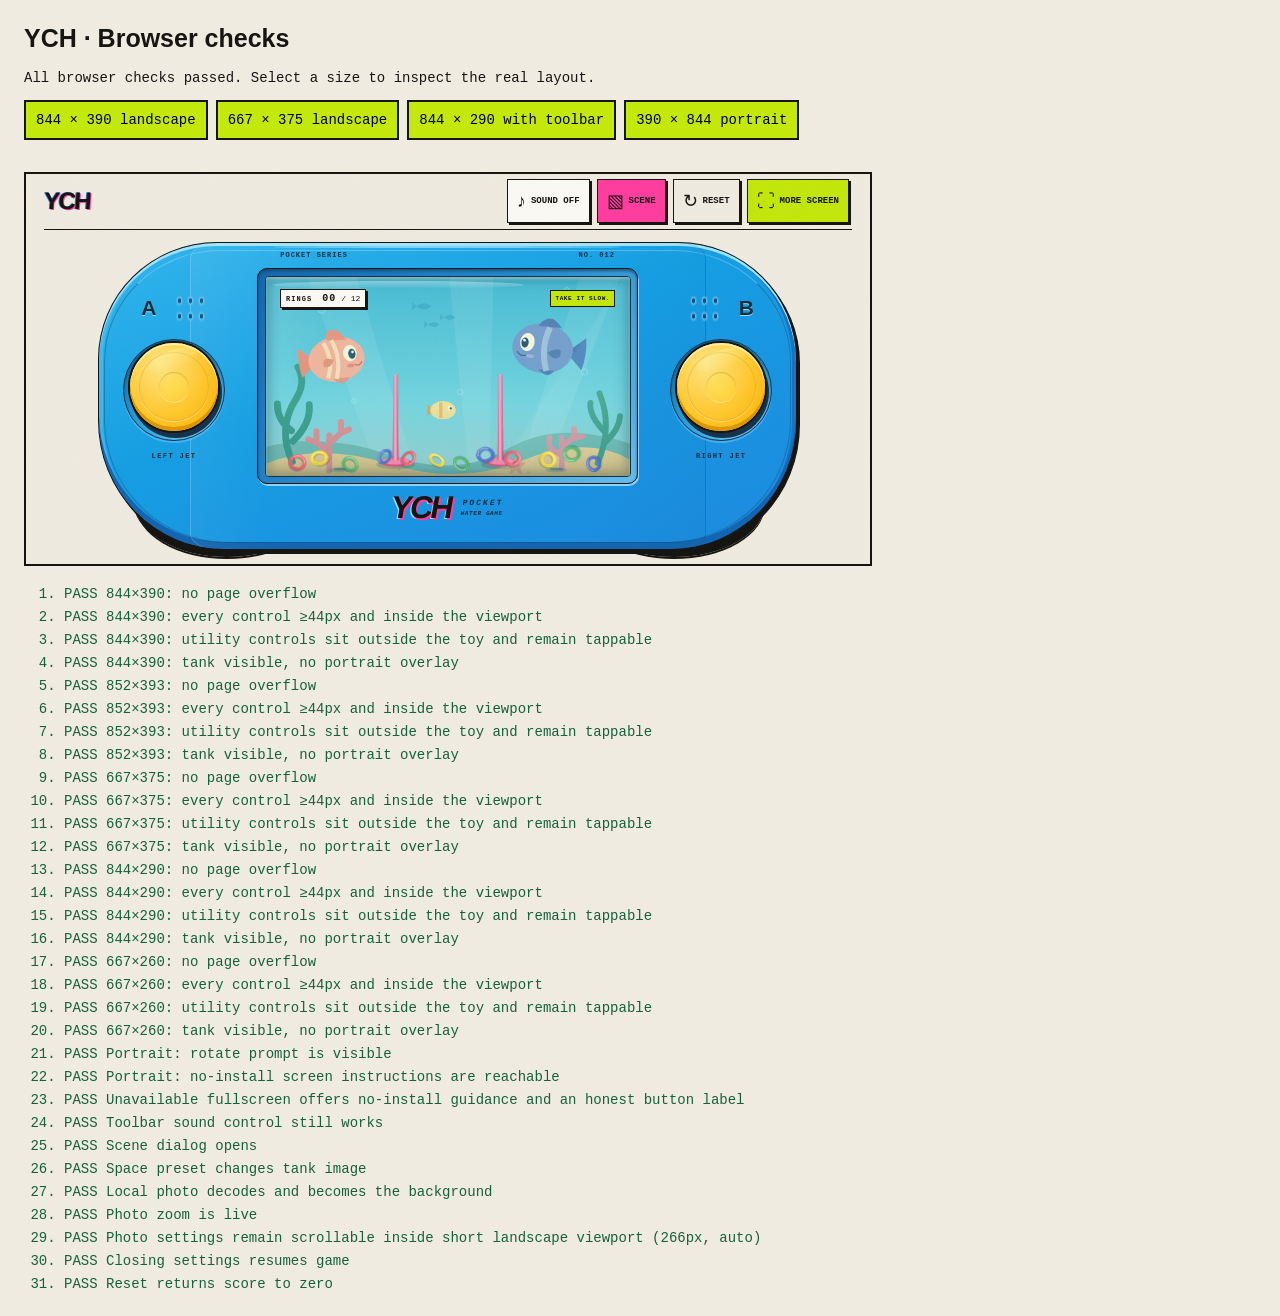
==== tests/browser.html @ 18c526b4 "Offer Safari toolbar hiding without Home Screen installation" ====
<!doctype html><html lang="en"><meta charset="UTF-8"><meta name="viewport" content="width=device-width,initial-scale=1"><title>YCH · Browser checks</title><style>body{margin:24px;background:#efebe0;color:#161512;font:14px monospace}h1{font:900 25px Arial}button{padding:10px;border:2px solid #161512;background:#c4e70c;margin:0 8px 12px 0;font:inherit;cursor:pointer}#viewport{overflow:hidden;max-width:100%;border:2px solid #161512;margin:20px 0}iframe{display:block;border:0;transform-origin:top left}li{margin:7px 0}.fail{color:#aa2222}.pass{color:#17603d}</style><h1>YCH · Browser checks</h1><p id="status">Running real-browser checks…</p><div><button id="landscape">844 × 390 landscape</button><button id="compact">667 × 375 landscape</button><button id="short">844 × 290 with toolbar</button><button id="portrait">390 × 844 portrait</button></div><div id="viewport"><iframe id="app" src="../" title="YCH device preview"></iframe></div><ol id="results"></ol><script>
const frame = document.getElementById('app'), viewport = document.getElementById('viewport'), results = document.getElementById('results');
let current = [844,390], failures = 0;
function fit(){const scale=Math.min(1,(document.documentElement.clientWidth-52)/current[0]);frame.style.width=current[0]+'px';frame.style.height=current[1]+'px';frame.style.transform=`scale(${scale})`;viewport.style.width=(current[0]*scale)+'px';viewport.style.height=(current[1]*scale)+'px'}
const paint = () => new Promise(resolve=>requestAnimationFrame(()=>requestAnimationFrame(resolve)));
async function size(w,h){current=[w,h];fit();await paint()}
function check(label,condition){const item=document.createElement('li');item.className=condition?'pass':'fail';item.textContent=(condition?'PASS ':'FAIL ')+label;results.append(item);if(!condition)failures++}
for(const [id,w,h] of [['landscape',844,390],['compact',667,375],['short',844,290],['portrait',390,844]])document.getElementById(id).onclick=()=>size(w,h);
window.addEventListener('resize',fit);fit();
frame.onload=async()=>{try{
 const doc=frame.contentDocument,win=frame.contentWindow;
 for(const [w,h] of [[844,390],[852,393],[667,375],[844,290],[667,260]]){
  await size(w,h);
  const shell=doc.querySelector('.shell').getBoundingClientRect();
  const buttons=[...doc.querySelectorAll('.pump,.toolbar-control')].filter(b=>!b.hidden);
  const controls=buttons.map(e=>e.getBoundingClientRect());
  check(`${w}×${h}: no page overflow`,doc.documentElement.scrollWidth<=w+1 && doc.documentElement.scrollHeight<=h+1);
  check(`${w}×${h}: every control ≥44px and inside the viewport`,controls.every(r=>r.width>=43.5&&r.height>=43.5&&r.left>=0&&r.right<=w&&r.top>=0&&r.bottom<=h));
  check(`${w}×${h}: utility controls sit outside the toy and remain tappable`,buttons.filter(b=>b.classList.contains('toolbar-control')).every(b=>{const r=b.getBoundingClientRect();return r.bottom<shell.top&&[[r.left+7,r.top+7],[r.right-7,r.top+7],[r.left+7,r.bottom-7],[r.right-7,r.bottom-7]].every(([x,y])=>b.contains(doc.elementFromPoint(x,y)))}));
  check(`${w}×${h}: tank visible, no portrait overlay`,doc.querySelector('#tank').getBoundingClientRect().height>120 && win.getComputedStyle(doc.querySelector('#rotate-screen')).display==='none');
 }
 await size(390,844);check('Portrait: rotate prompt is visible',win.getComputedStyle(doc.querySelector('#rotate-screen')).display==='flex');
 doc.querySelector('#portrait-fullscreen').click();await paint();check('Portrait: no-install screen instructions are reachable',doc.querySelector('#install-dialog').open&&doc.querySelector('#install-dialog').textContent.includes('Hide Toolbar')&&!doc.querySelector('.install-alternative').open);
 doc.querySelector('#got-install').click();
 await size(844,390);
 // Simulate iPhone's missing element-fullscreen APIs without relying on desktop permissions.
 const root=doc.documentElement,fullscreenDescriptors=['requestFullscreen','webkitRequestFullscreen'].map(name=>[name,Object.getOwnPropertyDescriptor(root,name)]);
 for(const [name] of fullscreenDescriptors)Object.defineProperty(root,name,{value:undefined,configurable:true});
 doc.querySelector('#fullscreen').click();await paint();check('Unavailable fullscreen offers no-install guidance and an honest button label',doc.querySelector('#install-dialog').open&&doc.querySelector('#fullscreen-label').textContent==='MORE SCREEN'&&doc.querySelector('#install-dialog').textContent.includes('No installation needed'));doc.querySelector('#got-install').click();
 for(const [name,descriptor] of fullscreenDescriptors){if(descriptor)Object.defineProperty(root,name,descriptor);else delete root[name]}
 doc.querySelector('#sound').click();check('Toolbar sound control still works',doc.querySelector('#sound').getAttribute('aria-pressed')==='true');doc.querySelector('#sound').click();
 doc.querySelector('#backgrounds').click();await paint();
 check('Scene dialog opens',doc.querySelector('#scene-dialog').open);
 doc.querySelector('[data-scene="space"]').click();
 check('Space preset changes tank image',doc.querySelector('#tank-art').style.backgroundImage.includes('space.svg'));
 const art=doc.createElement('canvas');art.width=800;art.height=600;const ctx=art.getContext('2d');ctx.fillStyle='#1e7be0';ctx.fillRect(0,0,800,600);ctx.fillStyle='#ff3ea0';ctx.fillRect(0,0,400,300);ctx.fillStyle='#c4e70c';ctx.fillRect(400,300,400,300);
 const blob=await new Promise(resolve=>art.toBlob(resolve,'image/png'));
 const transfer=new win.DataTransfer();transfer.items.add(new win.File([blob],'ych-test-pattern.png',{type:'image/png'}));
 doc.querySelector('#photo').files=transfer.files;doc.querySelector('#photo').dispatchEvent(new win.Event('change',{bubbles:true}));
 for(let tries=0;tries<60&&doc.querySelector('#photo-controls').hidden;tries++)await paint();
 check('Local photo decodes and becomes the background',!doc.querySelector('#photo-controls').hidden&&doc.querySelector('#tank-art').style.backgroundImage.includes('data:image/jpeg'));
 doc.querySelector('#zoom').value='1.5';doc.querySelector('#zoom').dispatchEvent(new win.Event('input',{bubbles:true}));
 check('Photo zoom is live',doc.querySelector('#zoom-value').textContent==='1.5×');
 await size(844,290);const dialog=doc.querySelector('#scene-dialog');check('Photo settings remain scrollable inside short landscape viewport ('+Math.round(dialog.getBoundingClientRect().height)+'px, '+win.getComputedStyle(dialog).overflowY+')',dialog.getBoundingClientRect().height<=290&&win.getComputedStyle(dialog).overflowY==='auto');
 doc.querySelector('[data-scene="ocean"]').click();doc.querySelector('#done-scenes').click();
 check('Closing settings resumes game',!dialog.open);
 doc.querySelector('#restart').click();check('Reset returns score to zero',doc.querySelector('#score').textContent.startsWith('00'));
 await size(844,390);document.getElementById('status').textContent=failures?`${failures} checks failed.`:'All browser checks passed. Select a size to inspect the real layout.';
 }catch(error){check('Browser test execution: '+error.message,false);document.getElementById('status').textContent='Browser checks stopped: '+error.message}};
</script></html>
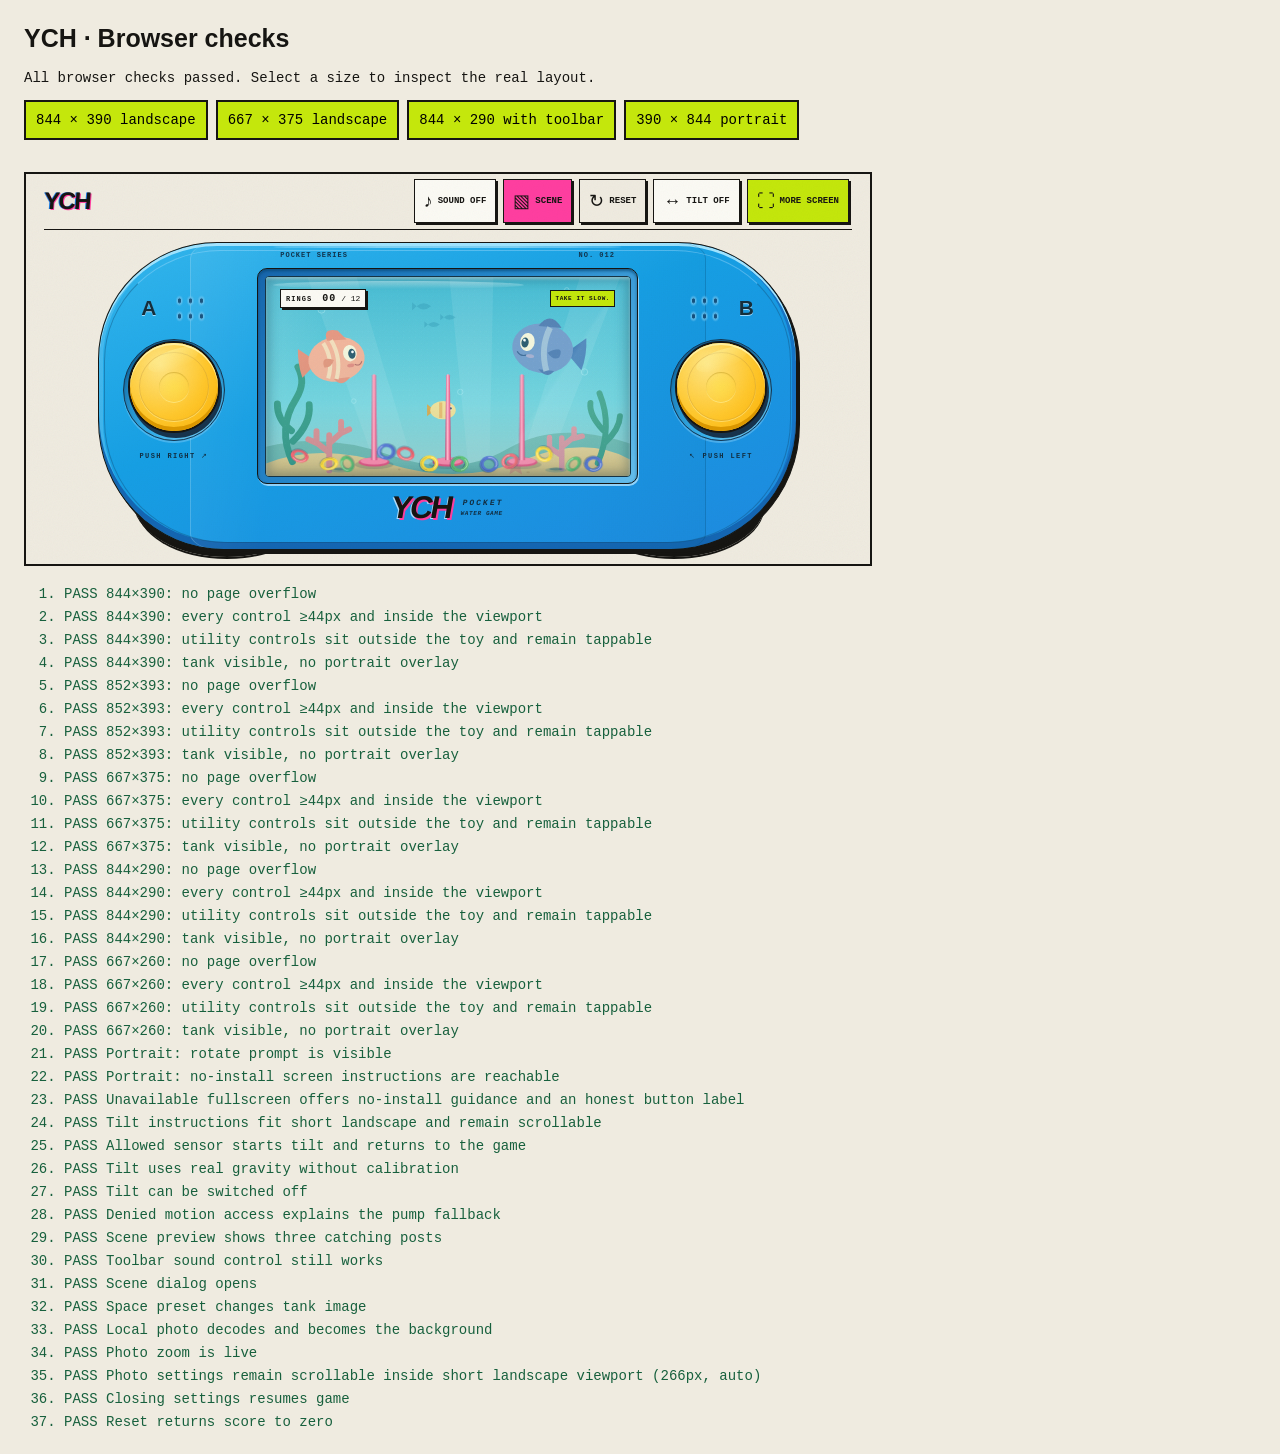
==== commit 9e7b0748: "Add default phone gravity, heavier rings and three catching posts" ====
--- a/tests/browser.html
+++ b/tests/browser.html
@@ -9,6 +9,8 @@
 window.addEventListener('resize',fit);fit();
 frame.onload=async()=>{try{
  const doc=frame.contentDocument,win=frame.contentWindow;
+ // The default iPhone-style permission guide is intentionally modal before play.
+ if(doc.querySelector('#tilt-dialog').open){check('Default gravity setup is shown before play',doc.querySelector('#tilt-dialog').textContent.includes('On by default'));doc.querySelector('#done-tilt').click();await paint()}
  for(const [w,h] of [[844,390],[852,393],[667,375],[844,290],[667,260]]){
   await size(w,h);
   const shell=doc.querySelector('.shell').getBoundingClientRect();
@@ -28,6 +30,30 @@
  for(const [name] of fullscreenDescriptors)Object.defineProperty(root,name,{value:undefined,configurable:true});
  doc.querySelector('#fullscreen').click();await paint();check('Unavailable fullscreen offers no-install guidance and an honest button label',doc.querySelector('#install-dialog').open&&doc.querySelector('#fullscreen-label').textContent==='MORE SCREEN'&&doc.querySelector('#install-dialog').textContent.includes('No installation needed'));doc.querySelector('#got-install').click();
  for(const [name,descriptor] of fullscreenDescriptors){if(descriptor)Object.defineProperty(root,name,descriptor);else delete root[name]}
+ // Motion UI checks use a synthetic sensor; no real browser permissions are requested.
+ const sensorDescriptor=Object.getOwnPropertyDescriptor(win,'DeviceOrientationEvent');
+ Object.defineProperty(win,'DeviceOrientationEvent',{value:{requestPermission:async()=> 'granted'},configurable:true});
+ doc.querySelector('#tilt-control').click();await paint();
+ if(!doc.querySelector('#disable-tilt').hidden)doc.querySelector('#disable-tilt').click();
+ await size(844,290);
+ const tiltDialog=doc.querySelector('#tilt-dialog');
+ check('Tilt instructions fit short landscape and remain scrollable',tiltDialog.open&&tiltDialog.getBoundingClientRect().height<=290&&win.getComputedStyle(tiltDialog).overflowY==='auto');
+ doc.querySelector('#enable-tilt').click();await paint();
+ const motion=(beta,gamma)=>{const e=new win.Event('deviceorientation');Object.defineProperties(e,{beta:{value:beta},gamma:{value:gamma}});win.dispatchEvent(e)};
+ motion(0,-45);await paint();
+ check('Allowed sensor starts tilt and returns to the game',doc.querySelector('#tilt-label').textContent==='TILT ON'&&!tiltDialog.open);
+ motion(20,-45);
+ doc.querySelector('#tilt-control').click();await paint();
+ check('Tilt uses real gravity without calibration',doc.querySelector('#tilt-status').textContent.includes('No calibration needed')&&doc.querySelector('#score').textContent.startsWith('00'));
+ doc.querySelector('#disable-tilt').click();
+ check('Tilt can be switched off',doc.querySelector('#tilt-control').getAttribute('aria-pressed')==='false'&&doc.querySelector('#tilt-label').textContent==='TILT OFF');
+ Object.defineProperty(win,'DeviceOrientationEvent',{value:{requestPermission:async()=> 'denied'},configurable:true});
+ doc.querySelector('#enable-tilt').click();await paint();
+ check('Denied motion access explains the pump fallback',doc.querySelector('#tilt-status').textContent.includes('wasn’t allowed')&&doc.querySelector('#tilt-control').getAttribute('aria-pressed')==='false');
+ doc.querySelector('#done-tilt').click();
+ if(sensorDescriptor)Object.defineProperty(win,'DeviceOrientationEvent',sensorDescriptor);else delete win.DeviceOrientationEvent;
+ check('Scene preview shows three catching posts',doc.querySelectorAll('.preview-post').length===3);
+ await size(844,390);
  doc.querySelector('#sound').click();check('Toolbar sound control still works',doc.querySelector('#sound').getAttribute('aria-pressed')==='true');doc.querySelector('#sound').click();
  doc.querySelector('#backgrounds').click();await paint();
  check('Scene dialog opens',doc.querySelector('#scene-dialog').open);
@@ -45,6 +71,7 @@
  doc.querySelector('[data-scene="ocean"]').click();doc.querySelector('#done-scenes').click();
  check('Closing settings resumes game',!dialog.open);
  doc.querySelector('#restart').click();check('Reset returns score to zero',doc.querySelector('#score').textContent.startsWith('00'));
+ win.localStorage.removeItem('ych-tilt-enabled');
  await size(844,390);document.getElementById('status').textContent=failures?`${failures} checks failed.`:'All browser checks passed. Select a size to inspect the real layout.';
  }catch(error){check('Browser test execution: '+error.message,false);document.getElementById('status').textContent='Browser checks stopped: '+error.message}};
 </script></html>
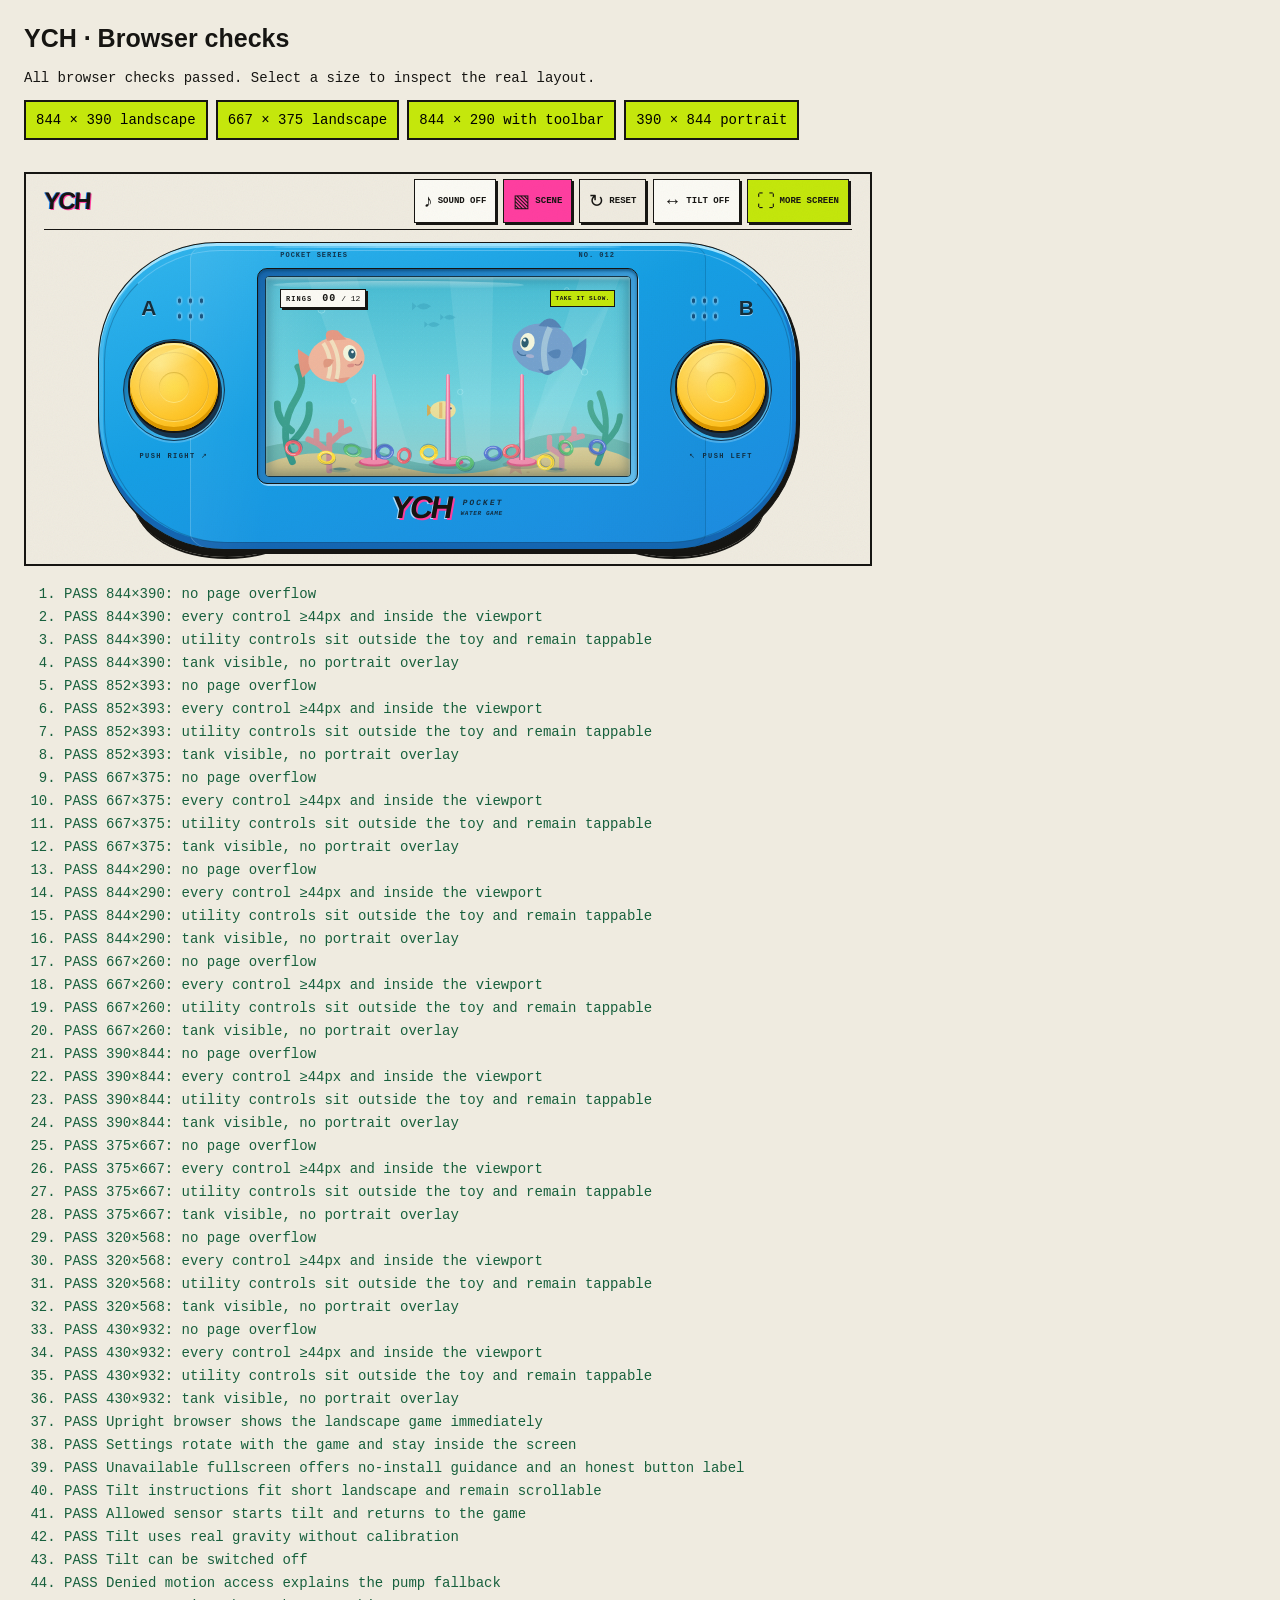
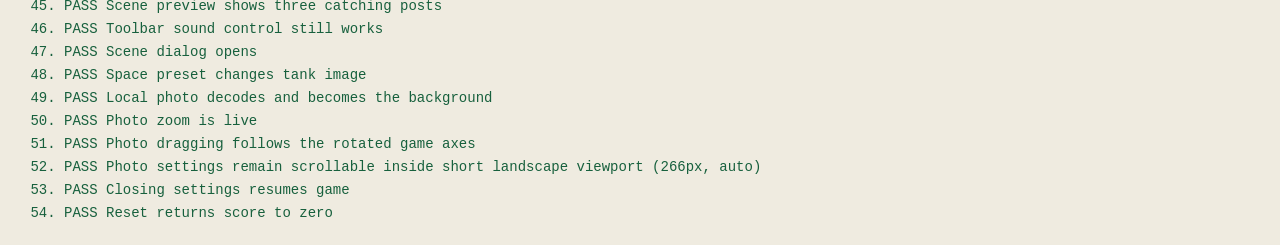
==== commit 0686fc2f: "Open directly in landscape across phone orientations" ====
--- a/tests/browser.html
+++ b/tests/browser.html
@@ -11,19 +11,22 @@
  const doc=frame.contentDocument,win=frame.contentWindow;
  // The default iPhone-style permission guide is intentionally modal before play.
  if(doc.querySelector('#tilt-dialog').open){check('Default gravity setup is shown before play',doc.querySelector('#tilt-dialog').textContent.includes('On by default'));doc.querySelector('#done-tilt').click();await paint()}
- for(const [w,h] of [[844,390],[852,393],[667,375],[844,290],[667,260]]){
+ for(const [w,h] of [[844,390],[852,393],[667,375],[844,290],[667,260],[390,844],[375,667],[320,568],[430,932]]){
   await size(w,h);
   const shell=doc.querySelector('.shell').getBoundingClientRect();
   const buttons=[...doc.querySelectorAll('.pump,.toolbar-control')].filter(b=>!b.hidden);
   const controls=buttons.map(e=>e.getBoundingClientRect());
   check(`${w}×${h}: no page overflow`,doc.documentElement.scrollWidth<=w+1 && doc.documentElement.scrollHeight<=h+1);
   check(`${w}×${h}: every control ≥44px and inside the viewport`,controls.every(r=>r.width>=43.5&&r.height>=43.5&&r.left>=0&&r.right<=w&&r.top>=0&&r.bottom<=h));
-  check(`${w}×${h}: utility controls sit outside the toy and remain tappable`,buttons.filter(b=>b.classList.contains('toolbar-control')).every(b=>{const r=b.getBoundingClientRect();return r.bottom<shell.top&&[[r.left+7,r.top+7],[r.right-7,r.top+7],[r.left+7,r.bottom-7],[r.right-7,r.bottom-7]].every(([x,y])=>b.contains(doc.elementFromPoint(x,y)))}));
-  check(`${w}×${h}: tank visible, no portrait overlay`,doc.querySelector('#tank').getBoundingClientRect().height>120 && win.getComputedStyle(doc.querySelector('#rotate-screen')).display==='none');
+  check(`${w}×${h}: utility controls sit outside the toy and remain tappable`,buttons.filter(b=>b.classList.contains('toolbar-control')).every(b=>{const r=b.getBoundingClientRect();return (w>=h?r.bottom<shell.top:r.left>shell.right)&&[[r.left+7,r.top+7],[r.right-7,r.top+7],[r.left+7,r.bottom-7],[r.right-7,r.bottom-7]].every(([x,y])=>b.contains(doc.elementFromPoint(x,y)))}));
+  check(`${w}×${h}: tank visible, no portrait overlay`,doc.querySelector('#tank').clientHeight>120 && !doc.querySelector('#rotate-screen'));
  }
- await size(390,844);check('Portrait: rotate prompt is visible',win.getComputedStyle(doc.querySelector('#rotate-screen')).display==='flex');
- doc.querySelector('#portrait-fullscreen').click();await paint();check('Portrait: no-install screen instructions are reachable',doc.querySelector('#install-dialog').open&&doc.querySelector('#install-dialog').textContent.includes('Hide Toolbar')&&!doc.querySelector('.install-alternative').open);
- doc.querySelector('#got-install').click();
+ await size(390,844);
+ check('Upright browser shows the landscape game immediately',win.getComputedStyle(doc.querySelector('.app')).visibility==='visible'&&doc.querySelector('.app').clientWidth>doc.querySelector('.app').clientHeight&&!doc.querySelector('#rotate-screen'));
+ doc.querySelector('#backgrounds').click();await paint();
+ let sidewaysDialog=doc.querySelector('#scene-dialog'),sidewaysBox=sidewaysDialog.getBoundingClientRect();
+ check('Settings rotate with the game and stay inside the screen',sidewaysDialog.open&&sidewaysBox.left>=0&&sidewaysBox.top>=0&&sidewaysBox.right<=390&&sidewaysBox.bottom<=844);
+ doc.querySelector('#done-scenes').click();
  await size(844,390);
  // Simulate iPhone's missing element-fullscreen APIs without relying on desktop permissions.
  const root=doc.documentElement,fullscreenDescriptors=['requestFullscreen','webkitRequestFullscreen'].map(name=>[name,Object.getOwnPropertyDescriptor(root,name)]);
@@ -67,6 +70,15 @@
  check('Local photo decodes and becomes the background',!doc.querySelector('#photo-controls').hidden&&doc.querySelector('#tank-art').style.backgroundImage.includes('data:image/jpeg'));
  doc.querySelector('#zoom').value='1.5';doc.querySelector('#zoom').dispatchEvent(new win.Event('input',{bubbles:true}));
  check('Photo zoom is live',doc.querySelector('#zoom-value').textContent==='1.5×');
+ await size(390,844);
+ const preview=doc.querySelector('#scene-preview'),capture=preview.setPointerCapture;
+ const startX=Number(doc.querySelector('#position-x').value),startY=Number(doc.querySelector('#position-y').value);
+ const previewBox=preview.getBoundingClientRect(),dragX=previewBox.left+previewBox.width/2,dragY=previewBox.top+previewBox.height/2;
+ // Synthetic pointer events have no native capture; isolate only that browser primitive.
+ preview.setPointerCapture=()=>{};
+ for(const [type,y] of [['pointerdown',dragY],['pointermove',dragY+20],['pointerup',dragY+20]])preview.dispatchEvent(new win.PointerEvent(type,{pointerId:42,clientX:dragX,clientY:y,bubbles:true}));
+ preview.setPointerCapture=capture;
+ check('Photo dragging follows the rotated game axes',Number(doc.querySelector('#position-x').value)<startX&&Number(doc.querySelector('#position-y').value)===startY);
  await size(844,290);const dialog=doc.querySelector('#scene-dialog');check('Photo settings remain scrollable inside short landscape viewport ('+Math.round(dialog.getBoundingClientRect().height)+'px, '+win.getComputedStyle(dialog).overflowY+')',dialog.getBoundingClientRect().height<=290&&win.getComputedStyle(dialog).overflowY==='auto');
  doc.querySelector('[data-scene="ocean"]').click();doc.querySelector('#done-scenes').click();
  check('Closing settings resumes game',!dialog.open);
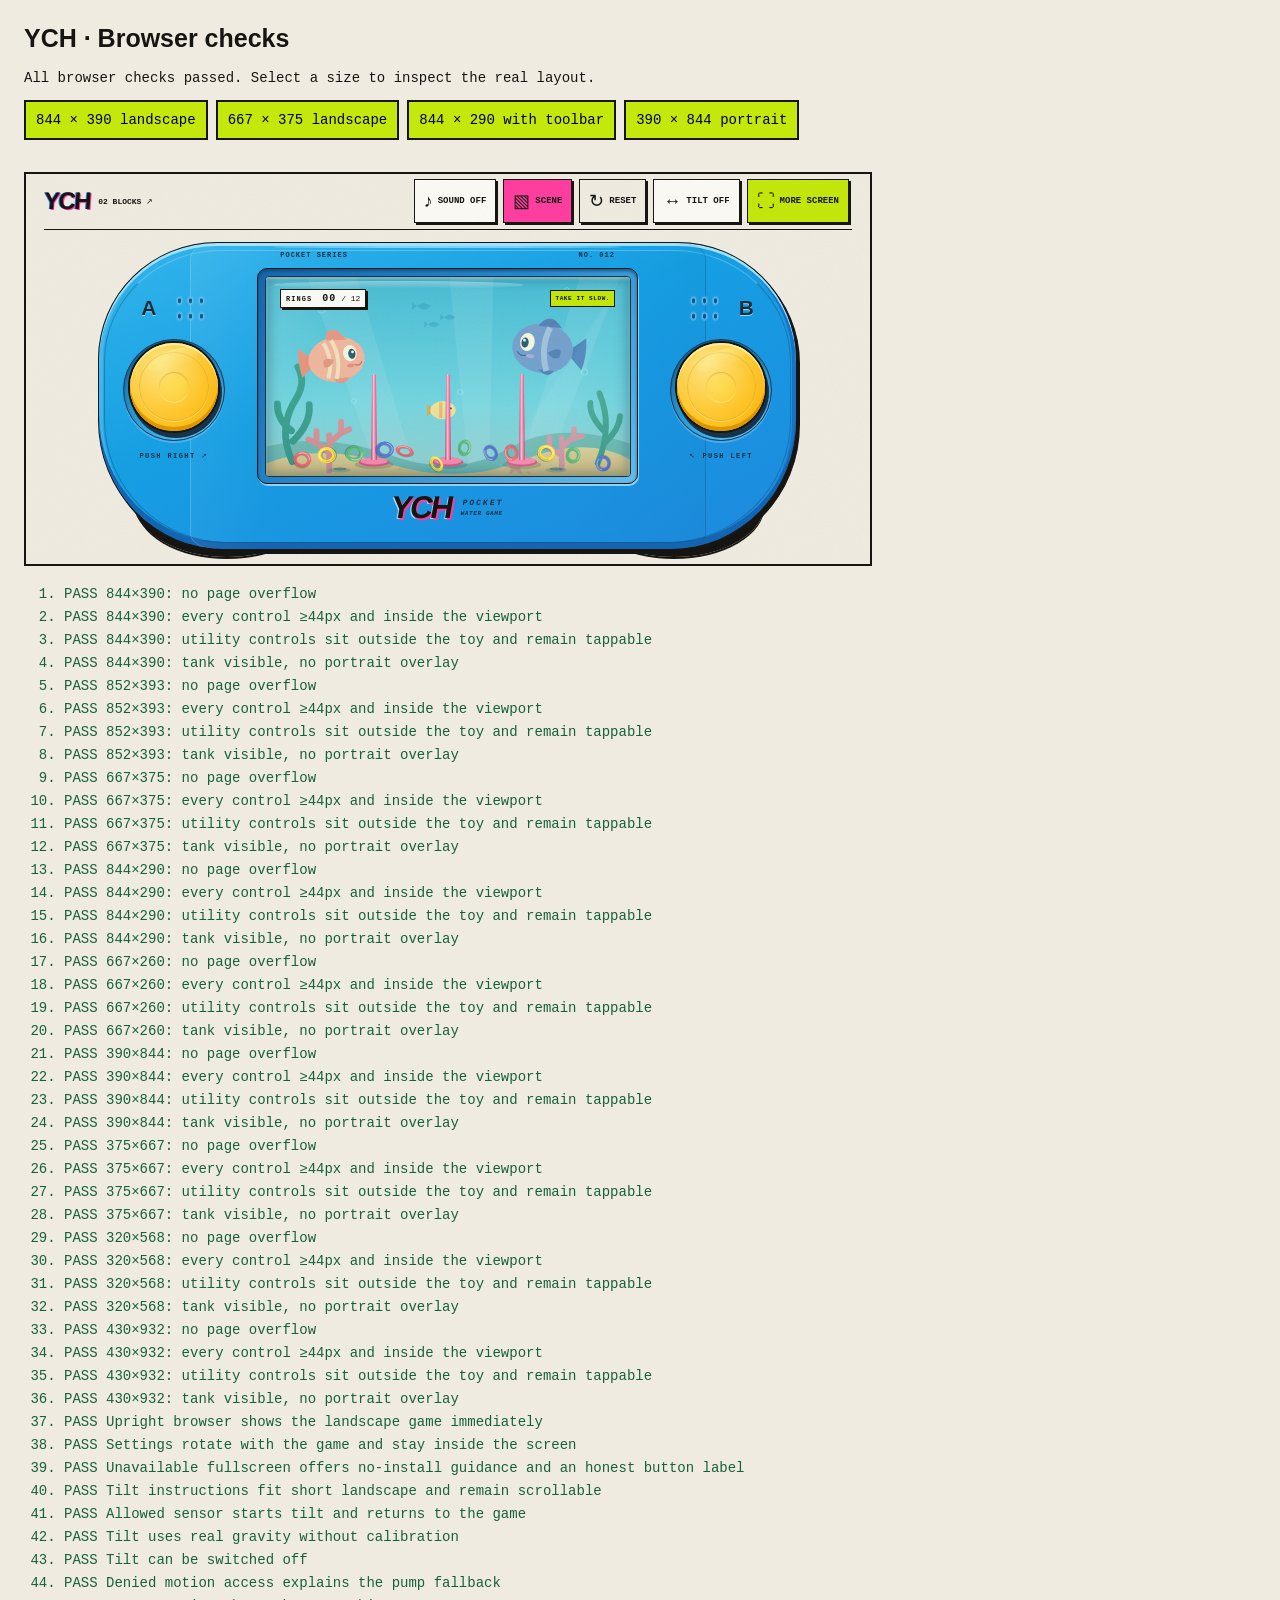
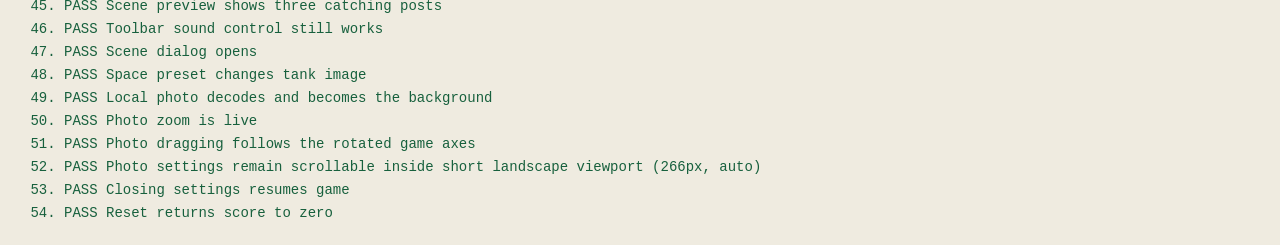
==== commit bae9a993: "Add YCH Blocks with mobile and desktop controls and landing rotation" ====
--- a/tests/browser.html
+++ b/tests/browser.html
@@ -85,5 +85,5 @@
  doc.querySelector('#restart').click();check('Reset returns score to zero',doc.querySelector('#score').textContent.startsWith('00'));
  win.localStorage.removeItem('ych-tilt-enabled');
  await size(844,390);document.getElementById('status').textContent=failures?`${failures} checks failed.`:'All browser checks passed. Select a size to inspect the real layout.';
- }catch(error){check('Browser test execution: '+error.message,false);document.getElementById('status').textContent='Browser checks stopped: '+error.message}};
+ }catch(error){check('Browser test execution: '+error.message,false);document.getElementById('status').textContent='Browser checks stopped: '+error.message}finally{if(location.port==='8001')fetch('/__checks/water',{method:'POST',headers:{'Content-Type':'application/json'},body:JSON.stringify({suite:'water',status:document.getElementById('status').textContent,checks:[...document.querySelectorAll('#results li')].map(el=>el.textContent)})}).catch(()=>{})}};
 </script></html>
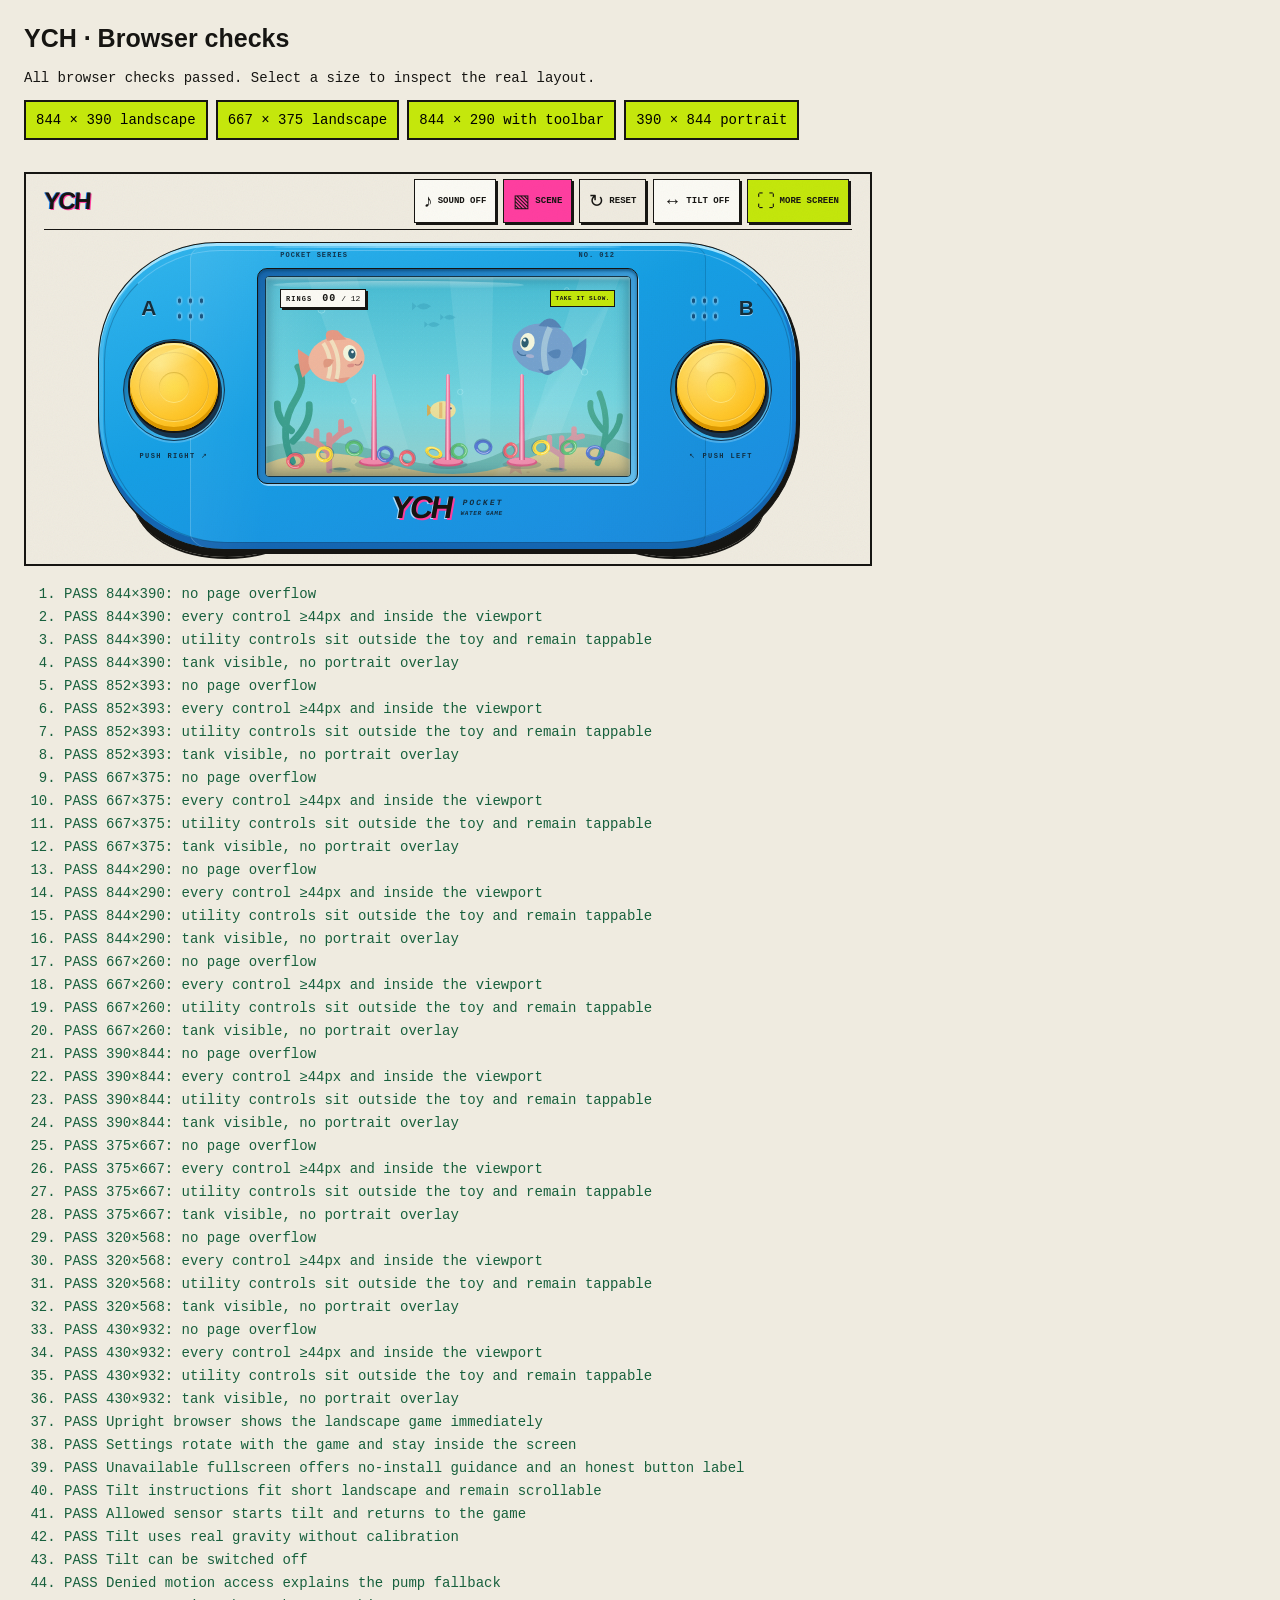
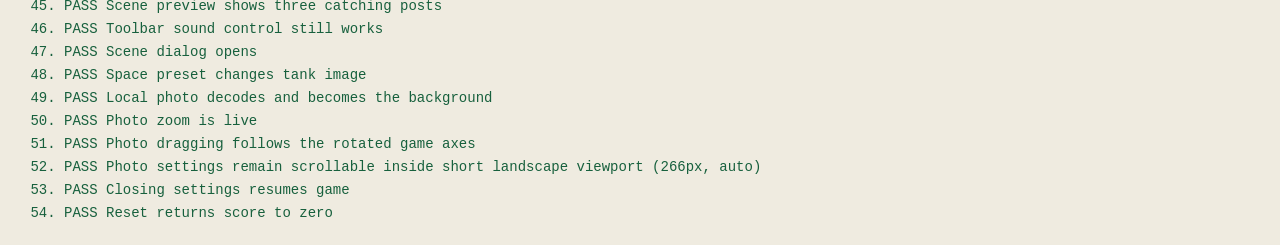
==== commit 9114c09c: "Remove YCH Blocks and restore water game only" ====
--- a/tests/browser.html
+++ b/tests/browser.html
@@ -85,5 +85,5 @@
  doc.querySelector('#restart').click();check('Reset returns score to zero',doc.querySelector('#score').textContent.startsWith('00'));
  win.localStorage.removeItem('ych-tilt-enabled');
  await size(844,390);document.getElementById('status').textContent=failures?`${failures} checks failed.`:'All browser checks passed. Select a size to inspect the real layout.';
- }catch(error){check('Browser test execution: '+error.message,false);document.getElementById('status').textContent='Browser checks stopped: '+error.message}finally{if(location.port==='8001')fetch('/__checks/water',{method:'POST',headers:{'Content-Type':'application/json'},body:JSON.stringify({suite:'water',status:document.getElementById('status').textContent,checks:[...document.querySelectorAll('#results li')].map(el=>el.textContent)})}).catch(()=>{})}};
+ }catch(error){check('Browser test execution: '+error.message,false);document.getElementById('status').textContent='Browser checks stopped: '+error.message}};
 </script></html>
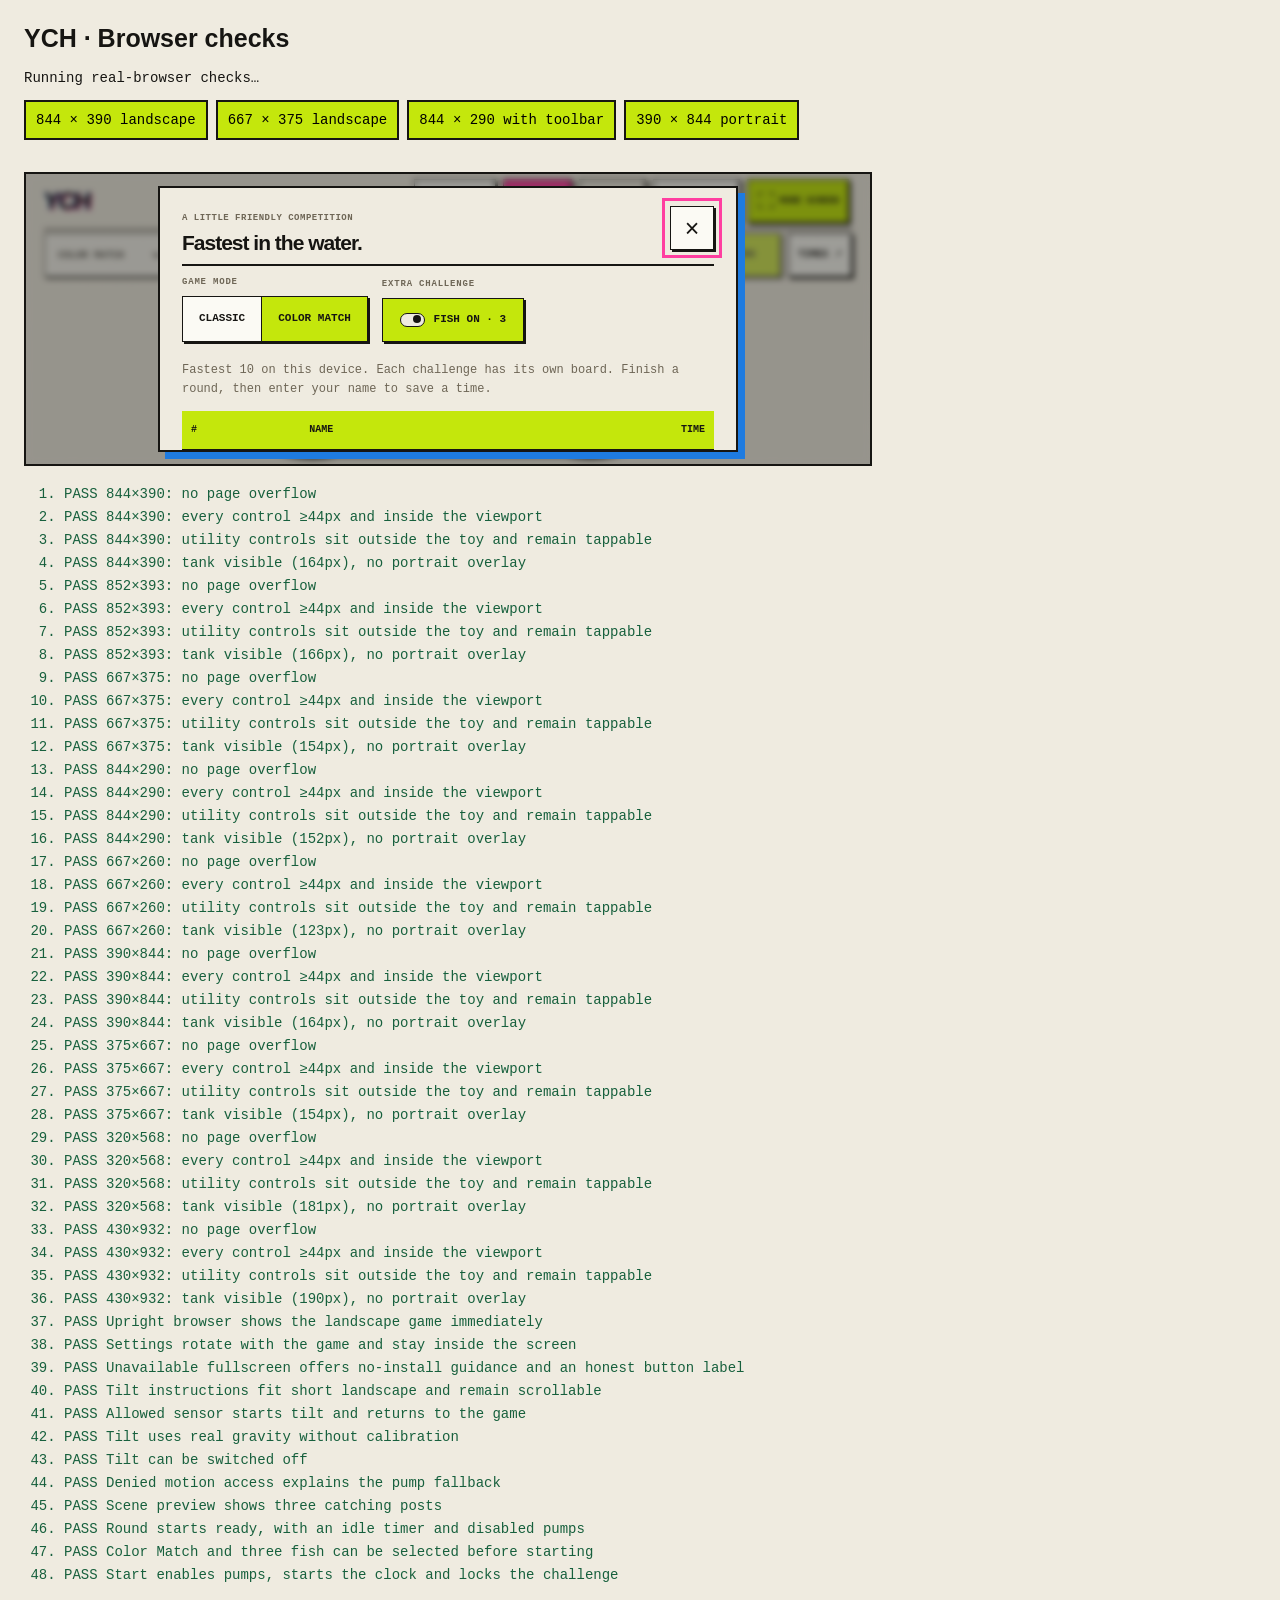
==== commit 273f7a90: "Add timed challenges, animated fish and local leaderboards" ====
--- a/tests/browser.html
+++ b/tests/browser.html
@@ -1,4 +1,4 @@
-<!doctype html><html lang="en"><meta charset="UTF-8"><meta name="viewport" content="width=device-width,initial-scale=1"><title>YCH · Browser checks</title><style>body{margin:24px;background:#efebe0;color:#161512;font:14px monospace}h1{font:900 25px Arial}button{padding:10px;border:2px solid #161512;background:#c4e70c;margin:0 8px 12px 0;font:inherit;cursor:pointer}#viewport{overflow:hidden;max-width:100%;border:2px solid #161512;margin:20px 0}iframe{display:block;border:0;transform-origin:top left}li{margin:7px 0}.fail{color:#aa2222}.pass{color:#17603d}</style><h1>YCH · Browser checks</h1><p id="status">Running real-browser checks…</p><div><button id="landscape">844 × 390 landscape</button><button id="compact">667 × 375 landscape</button><button id="short">844 × 290 with toolbar</button><button id="portrait">390 × 844 portrait</button></div><div id="viewport"><iframe id="app" src="../" title="YCH device preview"></iframe></div><ol id="results"></ol><script>
+<!doctype html><html lang="en"><meta charset="UTF-8"><meta name="viewport" content="width=device-width,initial-scale=1"><title>YCH · Browser checks</title><style>body{margin:24px;background:#efebe0;color:#161512;font:14px monospace}h1{font:900 25px Arial}button{padding:10px;border:2px solid #161512;background:#c4e70c;margin:0 8px 12px 0;font:inherit;cursor:pointer}#viewport{overflow:hidden;max-width:100%;border:2px solid #161512;margin:20px 0}iframe{display:block;border:0;transform-origin:top left}li{margin:7px 0}.fail{color:#aa2222}.pass{color:#17603d}</style><h1>YCH · Browser checks</h1><p id="status">Running real-browser checks…</p><div><button id="landscape">844 × 390 landscape</button><button id="compact">667 × 375 landscape</button><button id="short">844 × 290 with toolbar</button><button id="portrait">390 × 844 portrait</button></div><div id="viewport"><iframe id="app" title="YCH device preview"></iframe></div><ol id="results"></ol><script>
 const frame = document.getElementById('app'), viewport = document.getElementById('viewport'), results = document.getElementById('results');
 let current = [844,390], failures = 0;
 function fit(){const scale=Math.min(1,(document.documentElement.clientWidth-52)/current[0]);frame.style.width=current[0]+'px';frame.style.height=current[1]+'px';frame.style.transform=`scale(${scale})`;viewport.style.width=(current[0]*scale)+'px';viewport.style.height=(current[1]*scale)+'px'}
@@ -9,17 +9,18 @@
 window.addEventListener('resize',fit);fit();
 frame.onload=async()=>{try{
  const doc=frame.contentDocument,win=frame.contentWindow;
+ if(!doc.querySelector('#game'))return;
  // The default iPhone-style permission guide is intentionally modal before play.
  if(doc.querySelector('#tilt-dialog').open){check('Default gravity setup is shown before play',doc.querySelector('#tilt-dialog').textContent.includes('On by default'));doc.querySelector('#done-tilt').click();await paint()}
  for(const [w,h] of [[844,390],[852,393],[667,375],[844,290],[667,260],[390,844],[375,667],[320,568],[430,932]]){
   await size(w,h);
   const shell=doc.querySelector('.shell').getBoundingClientRect();
-  const buttons=[...doc.querySelectorAll('.pump,.toolbar-control')].filter(b=>!b.hidden);
+  const buttons=[...doc.querySelectorAll('.pump,.toolbar-control,.round-bar .round-control')].filter(b=>b.getClientRects().length);
   const controls=buttons.map(e=>e.getBoundingClientRect());
   check(`${w}×${h}: no page overflow`,doc.documentElement.scrollWidth<=w+1 && doc.documentElement.scrollHeight<=h+1);
   check(`${w}×${h}: every control ≥44px and inside the viewport`,controls.every(r=>r.width>=43.5&&r.height>=43.5&&r.left>=0&&r.right<=w&&r.top>=0&&r.bottom<=h));
   check(`${w}×${h}: utility controls sit outside the toy and remain tappable`,buttons.filter(b=>b.classList.contains('toolbar-control')).every(b=>{const r=b.getBoundingClientRect();return (w>=h?r.bottom<shell.top:r.left>shell.right)&&[[r.left+7,r.top+7],[r.right-7,r.top+7],[r.left+7,r.bottom-7],[r.right-7,r.bottom-7]].every(([x,y])=>b.contains(doc.elementFromPoint(x,y)))}));
-  check(`${w}×${h}: tank visible, no portrait overlay`,doc.querySelector('#tank').clientHeight>120 && !doc.querySelector('#rotate-screen'));
+  check(`${w}×${h}: tank visible (${doc.querySelector("#tank").clientHeight}px), no portrait overlay`,doc.querySelector('#tank').clientHeight>120 && !doc.querySelector('#rotate-screen'));
  }
  await size(390,844);
  check('Upright browser shows the landscape game immediately',win.getComputedStyle(doc.querySelector('.app')).visibility==='visible'&&doc.querySelector('.app').clientWidth>doc.querySelector('.app').clientHeight&&!doc.querySelector('#rotate-screen'));
@@ -56,6 +57,17 @@
  doc.querySelector('#done-tilt').click();
  if(sensorDescriptor)Object.defineProperty(win,'DeviceOrientationEvent',sensorDescriptor);else delete win.DeviceOrientationEvent;
  check('Scene preview shows three catching posts',doc.querySelectorAll('.preview-post').length===3);
+ check('Round starts ready, with an idle timer and disabled pumps',doc.querySelector('#timer').textContent==='00:00.00'&&doc.querySelector('#pump-left').disabled);
+ doc.querySelector('#game-mode').value='color';doc.querySelector('#game-mode').dispatchEvent(new win.Event('change'));
+ doc.querySelector('#fish-toggle').click();
+ check('Color Match and three fish can be selected before starting',doc.querySelector('#game').getAttribute('aria-label').includes('same-colored')&&doc.querySelector('#fish-toggle').getAttribute('aria-pressed')==='true');
+ doc.querySelector('#start-game').click();await paint();await paint();
+ check('Start enables pumps, starts the clock and locks the challenge',!doc.querySelector('#pump-left').disabled&&doc.querySelector('#timer').textContent!=='00:00.00'&&doc.querySelector('#game-mode').disabled&&doc.querySelector('#fish-toggle').disabled);
+ doc.querySelector('#leaderboard-open').click();await paint();
+ const stoppedTime=doc.querySelector('#timer').textContent;await paint();await paint();
+ check('Times opens the selected board and pauses the timer',doc.querySelector('#leaderboard-dialog').open&&doc.querySelector('#leaderboard-mode').dataset.challenge==='color-fish'&&doc.querySelector('#timer').textContent===stoppedTime);
+ doc.querySelector('#close-leaderboard').click();doc.querySelector('#restart').click();
+ doc.querySelector('#game-mode').value='classic';doc.querySelector('#game-mode').dispatchEvent(new win.Event('change'));doc.querySelector('#fish-toggle').click();
  await size(844,390);
  doc.querySelector('#sound').click();check('Toolbar sound control still works',doc.querySelector('#sound').getAttribute('aria-pressed')==='true');doc.querySelector('#sound').click();
  doc.querySelector('#backgrounds').click();await paint();
@@ -83,7 +95,32 @@
  doc.querySelector('[data-scene="ocean"]').click();doc.querySelector('#done-scenes').click();
  check('Closing settings resumes game',!dialog.open);
  doc.querySelector('#restart').click();check('Reset returns score to zero',doc.querySelector('#score').textContent.startsWith('00'));
+
+ const savedTimes=win.localStorage.getItem('ych-times-v1');
+ doc.querySelector('#game-mode').value='color';doc.querySelector('#game-mode').dispatchEvent(new win.Event('change'));doc.querySelector('#fish-toggle').click();doc.querySelector('#start-game').click();
+ const game=win.testGame;
+ for(const ring of game.rings){const post=game.posts.find(p=>p.color===ring.color);Object.assign(ring,{x:post.x,y:post.tip-.3,vx:0,vy:80});game.step(1/120)}
+ for(let i=0;i<240;i++)game.step(1/120);
+ await paint();
+ check('Finishing shows name entry and the final tank without a win overlay',doc.querySelector('#timer-label').textContent==='FINISHED'&&!doc.querySelector('#score-entry').hidden&&!doc.querySelector('#win-message')&&doc.querySelector('#score').textContent.startsWith('12'));
+ const finishedTime=doc.querySelector('#timer').textContent;await paint();await paint();
+ check('Finished time is frozen and pumps stop disturbing the final scene',doc.querySelector('#timer').textContent===finishedTime&&doc.querySelector('#pump-left').disabled&&doc.querySelector('#pump-right').disabled);
+ for(const [w,h] of [[844,390],[667,260],[320,568]]){
+  await size(w,h);const tank=doc.querySelector('#tank').getBoundingClientRect(),form=doc.querySelector('#score-entry').getBoundingClientRect();
+  check(`${w}×${h}: name entry stays outside the final tank`,w>=h?form.bottom<tank.top:form.left>tank.right);
+  check(`${w}×${h}: finished controls fit and stay tappable`,[...doc.querySelectorAll('.round-bar .round-control')].filter(b=>b.getClientRects().length).every(b=>{const r=b.getBoundingClientRect();return r.width>=43.5&&r.height>=43.5&&r.left>=0&&r.right<=w&&r.top>=0&&r.bottom<=h}));
+ }
+ doc.querySelector('#player-name').value='Browser QA';doc.querySelector('#save-time').click();doc.querySelector('#leaderboard-open').click();await paint();
+ check('Saving a completed round displays its name and time on its challenge board',doc.querySelector('#save-time').disabled&&doc.querySelector('#leaderboard-mode').dataset.challenge==='color-fish'&&doc.querySelector('#leaderboard-rows').textContent.includes('Browser QA'));
+ doc.querySelector('#close-leaderboard').click();
+ if(savedTimes===null)win.localStorage.removeItem('ych-times-v1');else win.localStorage.setItem('ych-times-v1',savedTimes);
  win.localStorage.removeItem('ych-tilt-enabled');
  await size(844,390);document.getElementById('status').textContent=failures?`${failures} checks failed.`:'All browser checks passed. Select a size to inspect the real layout.';
  }catch(error){check('Browser test execution: '+error.message,false);document.getElementById('status').textContent='Browser checks stopped: '+error.message}};
+// Instrument only the test iframe so completion can be checked deterministically.
+(async()=>{
+ const [html,source]=await Promise.all([fetch('../index.html').then(r=>r.text()),fetch('../app.js').then(r=>r.text())]);
+ const instrumented=source.replace(/\}\)\(\);\s*$/, 'window.testGame={step,get rings(){return rings},posts};})();');
+ frame.srcdoc=html.replace('<head>','<head><base href="../">').replace('<script src="tilt.js" defer>','<script src="tilt.js">').replace('<script src="app.js" defer></'+'script>','<script>window.addEventListener("DOMContentLoaded",()=>{'+instrumented+'});</'+'script>');
+})().catch(error=>{document.getElementById('status').textContent='Could not load test fixture: '+error.message});
 </script></html>
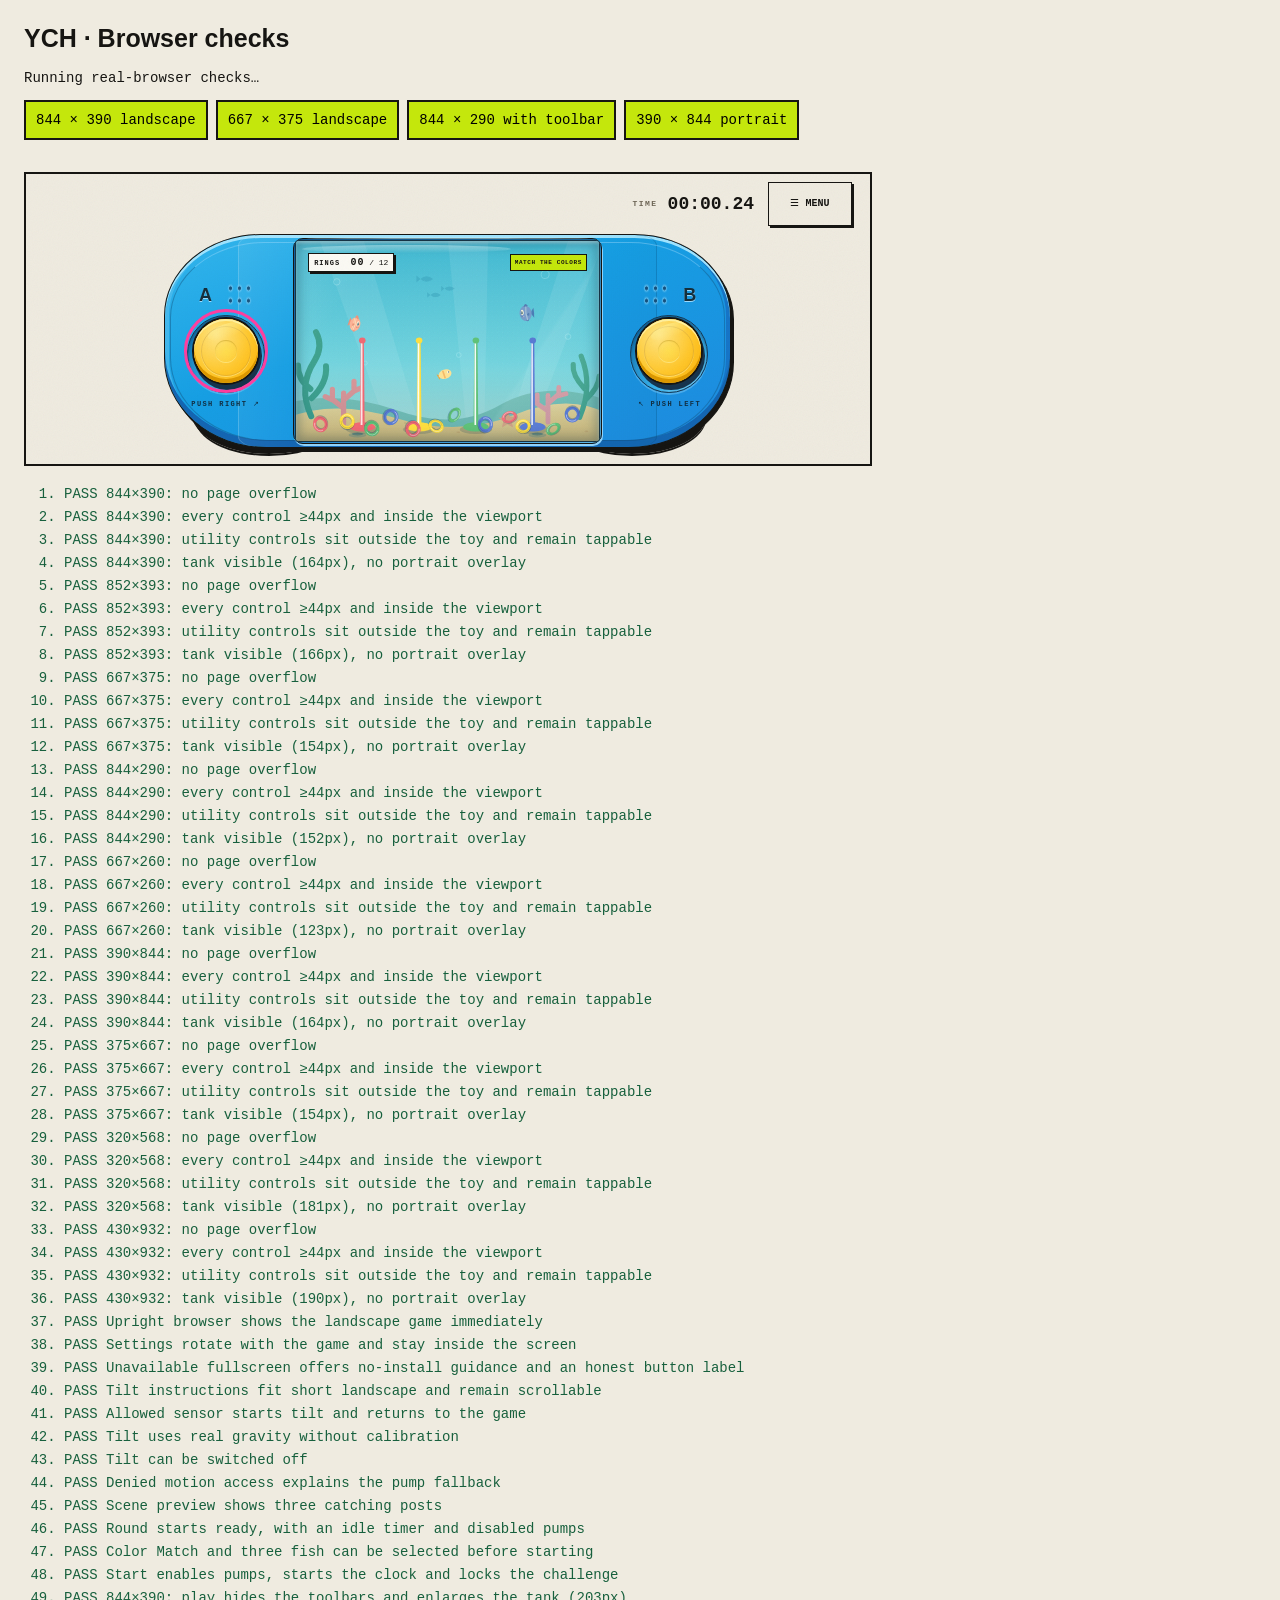
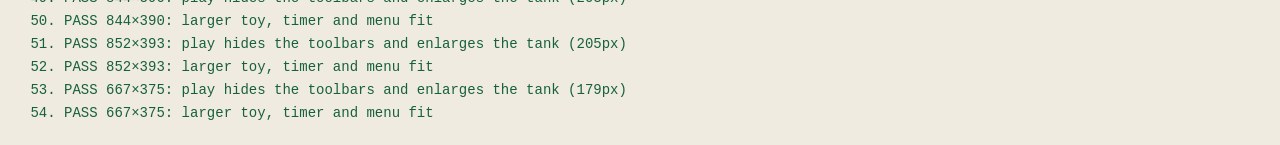
==== commit eb16dd2e: "Expand play area, prevent accidental gestures and weight caught hoops" ====
--- a/tests/browser.html
+++ b/tests/browser.html
@@ -10,10 +10,12 @@
 frame.onload=async()=>{try{
  const doc=frame.contentDocument,win=frame.contentWindow;
  if(!doc.querySelector('#game'))return;
+ const setupTankHeights=new Map();
  // The default iPhone-style permission guide is intentionally modal before play.
  if(doc.querySelector('#tilt-dialog').open){check('Default gravity setup is shown before play',doc.querySelector('#tilt-dialog').textContent.includes('On by default'));doc.querySelector('#done-tilt').click();await paint()}
  for(const [w,h] of [[844,390],[852,393],[667,375],[844,290],[667,260],[390,844],[375,667],[320,568],[430,932]]){
   await size(w,h);
+  setupTankHeights.set(`${w}x${h}`,doc.querySelector('#tank').clientHeight);
   const shell=doc.querySelector('.shell').getBoundingClientRect();
   const buttons=[...doc.querySelectorAll('.pump,.toolbar-control,.round-bar .round-control')].filter(b=>b.getClientRects().length);
   const controls=buttons.map(e=>e.getBoundingClientRect());
@@ -63,10 +65,29 @@
  check('Color Match and three fish can be selected before starting',doc.querySelector('#game').getAttribute('aria-label').includes('same-colored')&&doc.querySelector('#fish-toggle').getAttribute('aria-pressed')==='true');
  doc.querySelector('#start-game').click();await paint();await paint();
  check('Start enables pumps, starts the clock and locks the challenge',!doc.querySelector('#pump-left').disabled&&doc.querySelector('#timer').textContent!=='00:00.00'&&doc.querySelector('#game-mode').disabled&&doc.querySelector('#fish-toggle').disabled);
+ for(const [w,h] of [[844,390],[852,393],[667,375],[844,290],[667,260],[390,844],[375,667],[320,568],[430,932]]){
+  await size(w,h);
+  const tank=doc.querySelector('#tank'),shell=doc.querySelector('.shell').getBoundingClientRect();
+  check(`${w}×${h}: play hides the toolbars and enlarges the tank (${tank.clientHeight}px)`,!doc.querySelector('.masthead').getClientRects().length&&!doc.querySelector('#round-options').getClientRects().length&&!doc.querySelector('#start-game').getClientRects().length&&tank.clientHeight>setupTankHeights.get(`${w}x${h}`));
+  check(`${w}×${h}: larger toy, timer and menu fit`,doc.documentElement.scrollWidth<=w+1&&doc.documentElement.scrollHeight<=h+1&&shell.left>=0&&shell.right<=w&&shell.top>=0&&shell.bottom<=h&&[...doc.querySelectorAll('.pump,#play-menu,#timer')].every(b=>{const r=b.getBoundingClientRect();return r.left>=0&&r.right<=w&&r.top>=0&&r.bottom<=h&&(b.id==='timer'||(r.width>=43.5&&r.height>=43.5))}));
+ }
+ check('Game labels cannot be selected but the name field remains editable',win.getComputedStyle(doc.querySelector('.pump-label')).userSelect==='none'&&win.getComputedStyle(doc.querySelector('#player-name')).userSelect==='text');
+ const selectionEvent=new win.Event('selectstart',{bubbles:true,cancelable:true});doc.querySelector('.pump-label').dispatchEvent(selectionEvent);
+ const nameSelection=new win.Event('selectstart',{bubbles:true,cancelable:true});doc.querySelector('#player-name').dispatchEvent(nameSelection);
+ check('Accidental selection is blocked without blocking name editing',selectionEvent.defaultPrevented&&!nameSelection.defaultPrevented);
+ const pinch=new win.Event('gesturestart',{bubbles:true,cancelable:true});doc.dispatchEvent(pinch);
+ const zoomWheel=new win.WheelEvent('wheel',{bubbles:true,cancelable:true,ctrlKey:true});doc.dispatchEvent(zoomWheel);
+ const scrollWheel=new win.WheelEvent('wheel',{bubbles:true,cancelable:true});doc.dispatchEvent(scrollWheel);
+ check('Pinch zoom is blocked while ordinary menu scrolling remains allowed',pinch.defaultPrevented&&zoomWheel.defaultPrevented&&!scrollWheel.defaultPrevented&&win.getComputedStyle(doc.querySelector('#app')).touchAction==='none'&&doc.querySelector('meta[name="viewport"]').content.includes('maximum-scale=1'));
+ await size(844,390);doc.querySelector('#play-menu').click();await paint();
+ const menuTime=doc.querySelector('#timer').textContent;await paint();await paint();
+ check('Menu reveals reachable controls and pauses the clock',doc.querySelector('#play-menu').getAttribute('aria-expanded')==='true'&&doc.querySelector('.masthead').getClientRects().length&&doc.querySelector('#leaderboard-open').getClientRects().length&&doc.querySelector('#timer').textContent===menuTime);
  doc.querySelector('#leaderboard-open').click();await paint();
  const stoppedTime=doc.querySelector('#timer').textContent;await paint();await paint();
  check('Times opens the selected board and pauses the timer',doc.querySelector('#leaderboard-dialog').open&&doc.querySelector('#leaderboard-mode').dataset.challenge==='color-fish'&&doc.querySelector('#timer').textContent===stoppedTime);
- doc.querySelector('#close-leaderboard').click();doc.querySelector('#restart').click();
+ doc.querySelector('#close-leaderboard').click();doc.querySelector('#play-menu').click();await paint();await paint();
+ check('Resume hides the controls and restarts the clock',doc.querySelector('#play-menu').getAttribute('aria-expanded')==='false'&&!doc.querySelector('.masthead').getClientRects().length&&doc.querySelector('#timer').textContent!==menuTime);
+ doc.querySelector('#play-menu').click();doc.querySelector('#restart').click();
  doc.querySelector('#game-mode').value='classic';doc.querySelector('#game-mode').dispatchEvent(new win.Event('change'));doc.querySelector('#fish-toggle').click();
  await size(844,390);
  doc.querySelector('#sound').click();check('Toolbar sound control still works',doc.querySelector('#sound').getAttribute('aria-pressed')==='true');doc.querySelector('#sound').click();
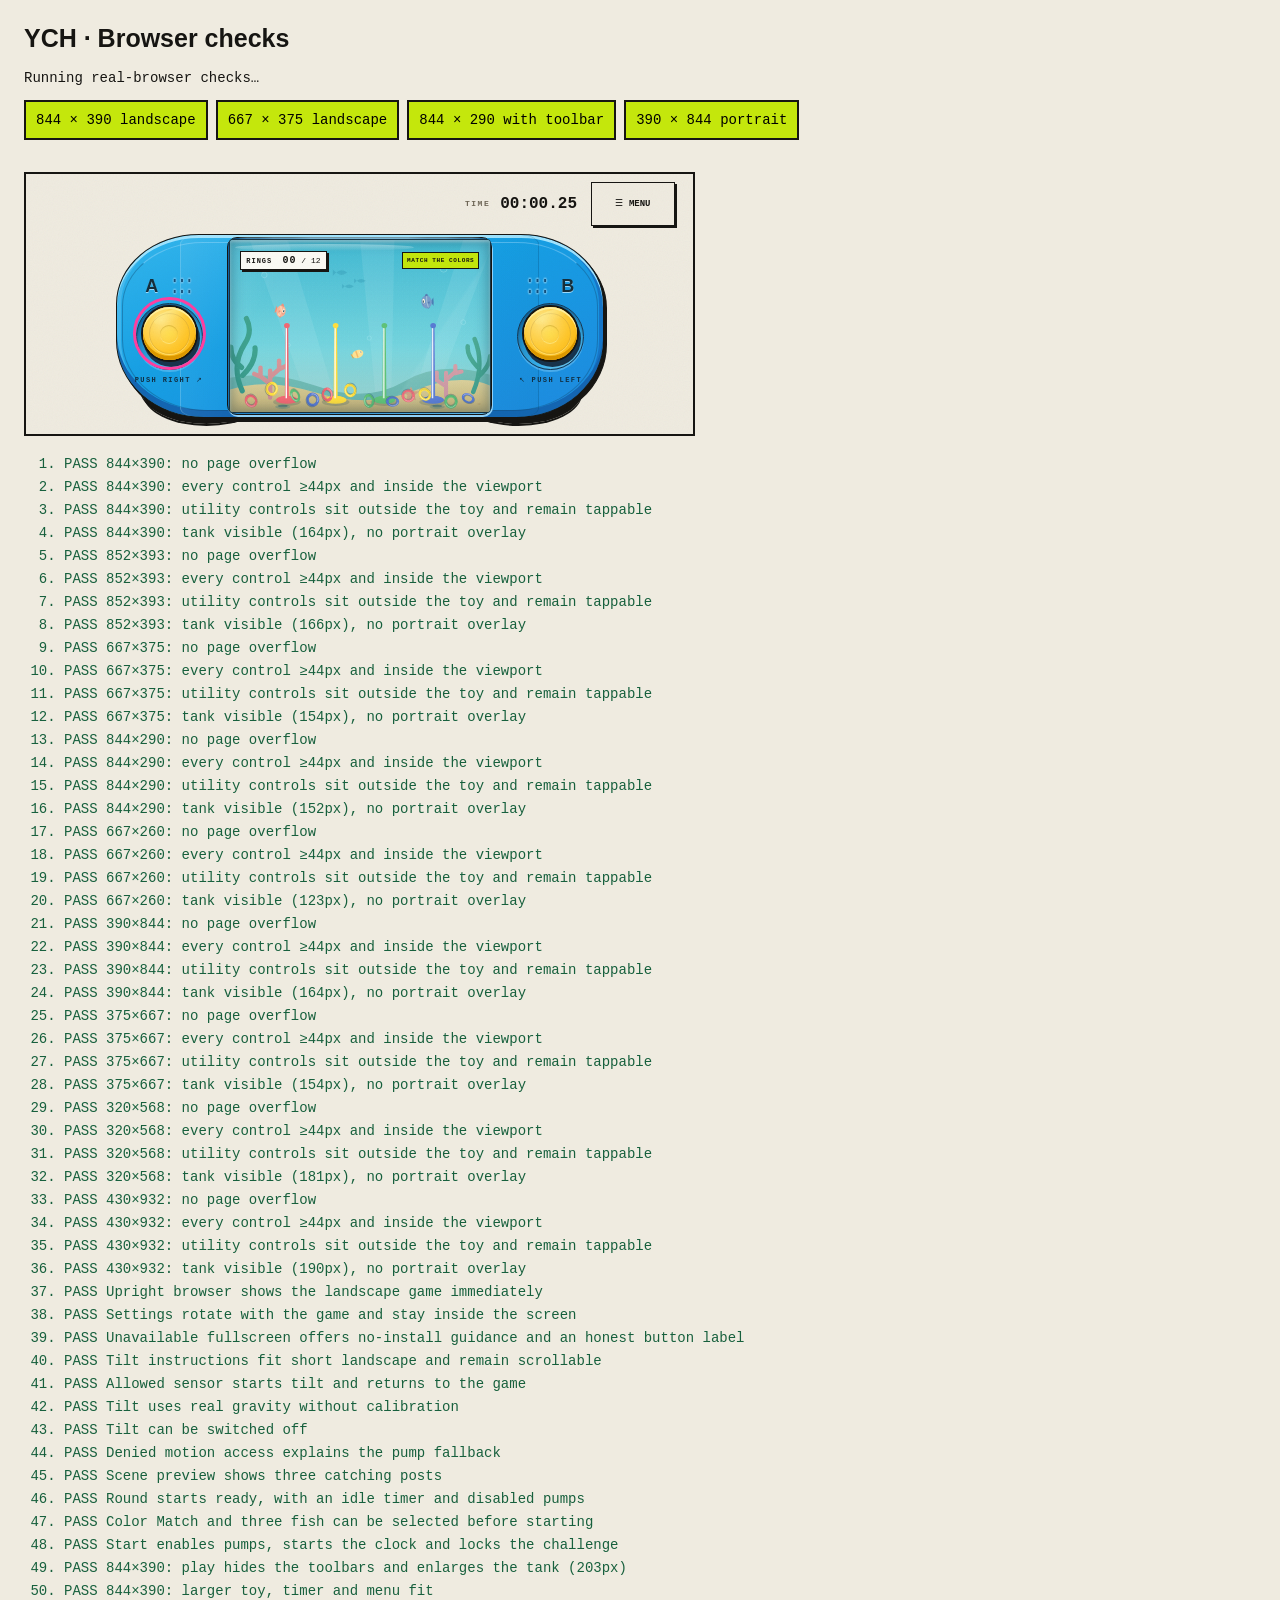
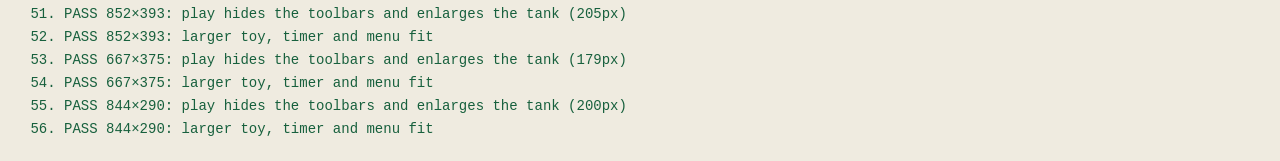
==== commit 8de53052: "Add shared name-only leaderboards backed by Supabase" ====
--- a/tests/browser.html
+++ b/tests/browser.html
@@ -1,4 +1,4 @@
-<!doctype html><html lang="en"><meta charset="UTF-8"><meta name="viewport" content="width=device-width,initial-scale=1"><title>YCH · Browser checks</title><style>body{margin:24px;background:#efebe0;color:#161512;font:14px monospace}h1{font:900 25px Arial}button{padding:10px;border:2px solid #161512;background:#c4e70c;margin:0 8px 12px 0;font:inherit;cursor:pointer}#viewport{overflow:hidden;max-width:100%;border:2px solid #161512;margin:20px 0}iframe{display:block;border:0;transform-origin:top left}li{margin:7px 0}.fail{color:#aa2222}.pass{color:#17603d}</style><h1>YCH · Browser checks</h1><p id="status">Running real-browser checks…</p><div><button id="landscape">844 × 390 landscape</button><button id="compact">667 × 375 landscape</button><button id="short">844 × 290 with toolbar</button><button id="portrait">390 × 844 portrait</button></div><div id="viewport"><iframe id="app" title="YCH device preview"></iframe></div><ol id="results"></ol><script>
+<!doctype html><html lang="en"><meta charset="UTF-8"><meta name="viewport" content="width=device-width,initial-scale=1"><title>YCH · Browser checks</title><style>body{margin:24px;background:#efebe0;color:#161512;font:14px monospace}h1{font:900 25px Arial}button{padding:10px;border:2px solid #161512;background:#c4e70c;margin:0 8px 12px 0;font:inherit;cursor:pointer}#viewport{overflow:hidden;max-width:100%;border:2px solid #161512;margin:20px 0}iframe{display:block;border:0;transform-origin:top left}li{margin:7px 0}.fail{color:#aa2222}.pass{color:#17603d}</style><h1>YCH · Browser checks</h1><p id="status">Running real-browser checks…</p><div><button id="landscape">844 × 390 landscape</button><button id="compact">667 × 375 landscape</button><button id="short">844 × 290 with toolbar</button><button id="portrait">390 × 844 portrait</button></div><div id="viewport"><iframe id="app" title="YCH device preview"></iframe></div><ol id="results"></ol><script src="../leaderboard-config.js"></script><script src="../leaderboard.js"></script><script>
 const frame = document.getElementById('app'), viewport = document.getElementById('viewport'), results = document.getElementById('results');
 let current = [844,390], failures = 0;
 function fit(){const scale=Math.min(1,(document.documentElement.clientWidth-52)/current[0]);frame.style.width=current[0]+'px';frame.style.height=current[1]+'px';frame.style.transform=`scale(${scale})`;viewport.style.width=(current[0]*scale)+'px';viewport.style.height=(current[1]*scale)+'px'}
@@ -136,12 +136,15 @@
  doc.querySelector('#close-leaderboard').click();
  if(savedTimes===null)win.localStorage.removeItem('ych-times-v1');else win.localStorage.setItem('ych-times-v1',savedTimes);
  win.localStorage.removeItem('ych-tilt-enabled');
+ const shared=window.YCHLeaderboard.create(window.YCH_LEADERBOARD);
+ if(shared) for(const board of ['classic-calm','classic-fish','color-calm','color-fish']){await shared.list(board);check('Live shared leaderboard is readable: '+board,true)}
+ document.title=`YCH QA: ${results.children.length-failures} passed, ${failures} failed`;
  await size(844,390);document.getElementById('status').textContent=failures?`${failures} checks failed.`:'All browser checks passed. Select a size to inspect the real layout.';
- }catch(error){check('Browser test execution: '+error.message,false);document.getElementById('status').textContent='Browser checks stopped: '+error.message}};
+ }catch(error){document.title='YCH QA ERROR: '+error.message;check('Browser test execution: '+error.message,false);document.getElementById('status').textContent='Browser checks stopped: '+error.message}};
 // Instrument only the test iframe so completion can be checked deterministically.
 (async()=>{
  const [html,source]=await Promise.all([fetch('../index.html').then(r=>r.text()),fetch('../app.js').then(r=>r.text())]);
  const instrumented=source.replace(/\}\)\(\);\s*$/, 'window.testGame={step,get rings(){return rings},posts};})();');
- frame.srcdoc=html.replace('<head>','<head><base href="../">').replace('<script src="tilt.js" defer>','<script src="tilt.js">').replace('<script src="app.js" defer></'+'script>','<script>window.addEventListener("DOMContentLoaded",()=>{'+instrumented+'});</'+'script>');
+  frame.srcdoc=html.replace('<head>','<head><base href="../">').replace('<script src="leaderboard-config.js" defer></'+'script>','<script>window.YCH_LEADERBOARD = {};</'+'script>').replace('<script src="tilt.js" defer>','<script src="tilt.js">').replace('<script src="app.js" defer></'+'script>','<script>window.addEventListener("DOMContentLoaded",()=>{'+instrumented+'});</'+'script>');
 })().catch(error=>{document.getElementById('status').textContent='Could not load test fixture: '+error.message});
 </script></html>
